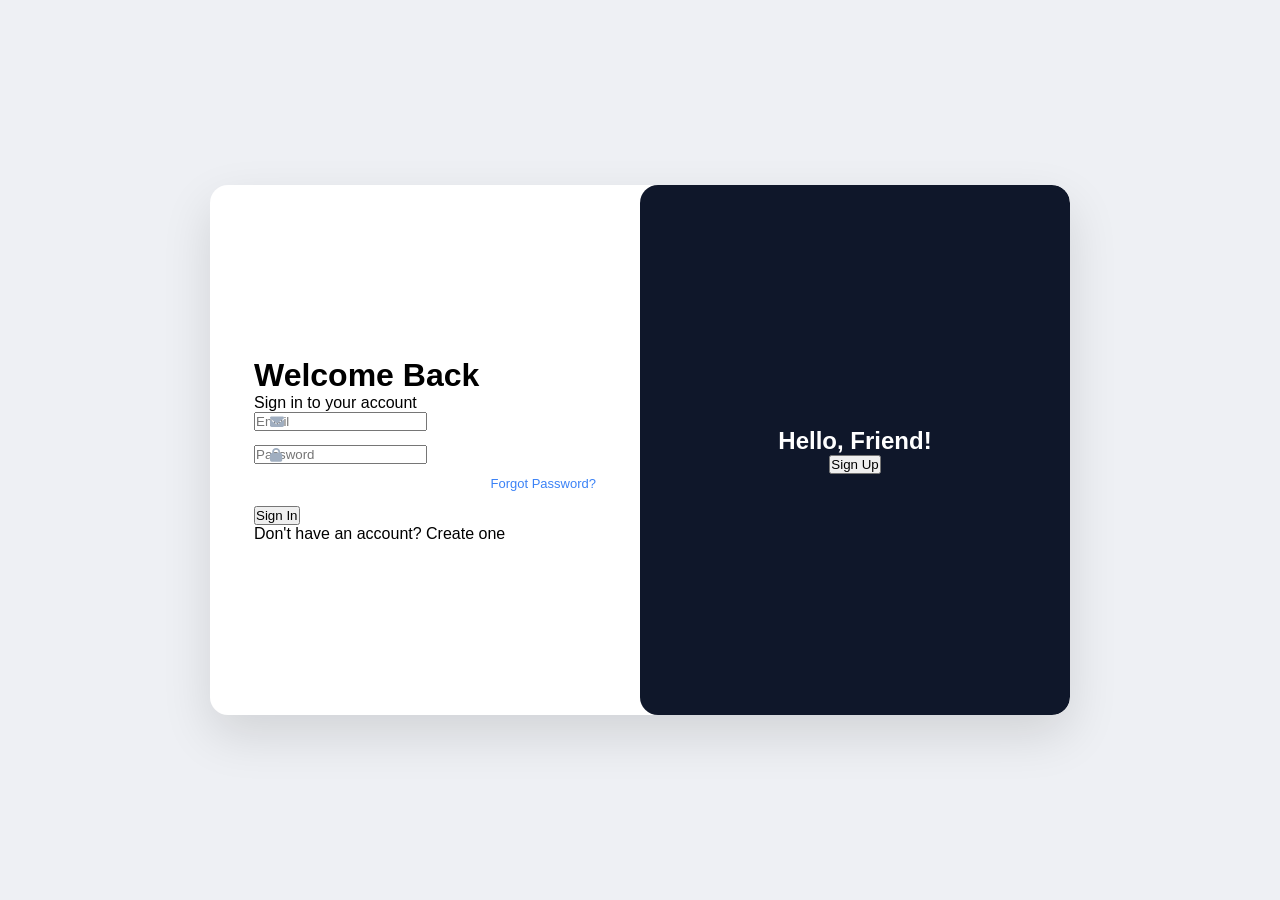
==== src/main/webapp/index.html @ 4d4312c8 "Updated servlet project with user update feature" ====
<!DOCTYPE html>
<html lang="en">
<head>
    <meta charset="UTF-8">
    <meta name="viewport" content="width=device-width, initial-scale=1.0">
    <title>Login & Signup</title>

    <link rel="stylesheet" href="https://cdnjs.cloudflare.com/ajax/libs/font-awesome/6.4.0/css/all.min.css">
    <link rel="stylesheet" href="style.css">
</head>
<body>

<div class="wrapper" id="wrapper">

    <!-- LOGIN -->
    <div class="form-panel login-panel">
        <div class="form-box">

            <h1>Welcome Back</h1>
            <p>Sign in to your account</p>

            <form action="login" method="post">
                <div class="form-group">
                    <i class="fas fa-envelope"></i>
                    <input type="email" name="email" placeholder="Email" required>
                </div>

                <div class="form-group">
                    <i class="fas fa-lock"></i>
                    <input type="password" name="password" placeholder="Password" required>
                </div>

                <!-- FIXED -->
                <div class="forgot-row">
                    <a href="#" id="forgotLink">Forgot Password?</a>
                </div>

                <!-- HIDDEN BOX -->
                <div id="forgotBox" style="display:none;">
                    <input type="email" id="forgotEmail" placeholder="Enter email">
                    <button type="button" id="sendResetBtn">Send</button>
                </div>

                <button type="submit">Sign In</button>
            </form>

            <p>Don't have an account? <a id="goToSignup">Create one</a></p>

        </div>
    </div>

    <!-- SIGNUP -->
    <div class="form-panel signup-panel">
        <div class="form-box">

            <h1>Create Account</h1>

            <div id="signupError"></div>

            <form action="register" method="post" id="signupForm">
                <input type="text" name="name" placeholder="Name" required>
                <input type="email" name="email" placeholder="Email" required>
                <input type="password" name="password" placeholder="Password" required>
                <input type="password" name="confirmPassword" placeholder="Confirm Password" required>

                <button type="submit">Create</button>
            </form>

            <p>Already have an account? <a id="goToLogin">Login</a></p>

        </div>
    </div>

    <div class="overlay-panel">
        <div id="overlayContent"></div>
    </div>

</div>

<script src="script.js"></script>
</body>
</html>
---- src/main/webapp/style.css ----
/* ============================================================
   RESET
   ============================================================ */
* {
    margin: 0;
    padding: 0;
    box-sizing: border-box;
}

/* ============================================================
   BODY
   ============================================================ */
body {
    font-family: 'Segoe UI', Tahoma, Geneva, Verdana, sans-serif;
    background: #eef0f4;
    height: 100vh;
    display: flex;
    justify-content: center;
    align-items: center;
}

/* ============================================================
   MAIN WRAPPER
   ============================================================ */
.wrapper {
    position: relative;
    width: 860px;
    height: 530px;
    background: #ffffff;
    border-radius: 18px;
    box-shadow: 0 20px 50px rgba(0, 0, 0, 0.12);
    overflow: hidden;
    display: flex;
}

/* ============================================================
   FORM PANELS  (left / right halves)
   ============================================================ */
.form-panel {
    position: absolute;
    top: 0;
    width: 50%;
    height: 100%;
    display: flex;
    justify-content: center;
    align-items: center;
    padding: 48px 44px;
    transition: opacity 0.5s ease, transform 0.55s ease;
}

/* LOGIN – left side, visible by default */
.login-panel {
    left: 0;
    opacity: 1;
    transform: translateX(0);
    pointer-events: all;
    z-index: 2;
}

/* SIGNUP – right side, hidden by default */
.signup-panel {
    right: 0;
    opacity: 0;
    transform: translateX(40px);
    pointer-events: none;
    z-index: 2;
}

/* --- When signup mode is active --- */
.wrapper.signup-mode .login-panel {
    opacity: 0;
    transform: translateX(-40px);
    pointer-events: none;
}

.wrapper.signup-mode .signup-panel {
    opacity: 1;
    transform: translateX(0);
    pointer-events: all;
}

/* ============================================================
   FORM BOX
   ============================================================ */
.form-box {
    width: 100%;
}

/* Signup is taller – allow scroll */
.form-box.signup-box {
    max-height: 460px;
    overflow-y: auto;
    padding-right: 4px;
}

.form-box.signup-box::-webkit-scrollbar { width: 3px; }
.form-box.signup-box::-webkit-scrollbar-thumb { background: #e2e8f0; border-radius: 3px; }

/* ============================================================
   TITLES
   ============================================================ */
.form-title {
    font-size: 30px;
    font-weight: 700;
    color: #1a1a2e;
    text-align: center;
    margin-bottom: 6px;
    letter-spacing: -0.3px;
}

.form-subtitle {
    font-size: 13px;
    color: #8896ab;
    text-align: center;
    margin-bottom: 26px;
    line-height: 1.5;
}

/* ============================================================
   FORM GROUPS & INPUTS
   ============================================================ */
.form-group {
    position: relative;
    margin-bottom: 14px;
}

.form-group > i {
    position: absolute;
    left: 16px;
    top: 50%;
    transform: translateY(-50%);
    color: #a0aec0;
    font-size: 14px;
    pointer-events: none;
}

.form-control {
    width: 100%;
    padding: 14px 16px 14px 46px;
    border: 1.5px solid #dde3ee;
    border-radius: 8px;
    font-size: 14px;
    color: #1e293b;
    background: #f5f7fb;
    outline: none;
    transition: border-color 0.25s, box-shadow 0.25s, background 0.25s;
}

.form-control::placeholder {
    color: #b0bcc8;
}

.form-control:focus {
    border-color: #3b82f6;
    background: #ffffff;
    box-shadow: 0 0 0 3px rgba(59, 130, 246, 0.1);
}

/* ============================================================
   ERROR MESSAGE
   ============================================================ */
.error-msg {
    display: none;
    background: #fff1f2;
    border: 1px solid #fecdd3;
    color: #e11d48;
    font-size: 13px;
    text-align: center;
    border-radius: 7px;
    padding: 9px 12px;
    margin-bottom: 12px;
}

.error-msg.show {
    display: block;
}

/* ============================================================
   FORGOT PASSWORD
   ============================================================ */
.forgot-row {
    text-align: right;
    margin: -4px 0 14px;
}

.forgot-row a {
    font-size: 13px;
    color: #3b82f6;
    text-decoration: none;
    transition: color 0.2s;
}

.forgot-row a:hover {
    color: #1d4ed8;
}

/* ============================================================
   SIGN IN BUTTON
   ============================================================ */
.btn-submit {
    width: 100%;
    padding: 14px;
    background: #3b82f6;
    color: #ffffff;
    border: none;
    border-radius: 8px;
    font-size: 15px;
    font-weight: 600;
    cursor: pointer;
    letter-spacing: 0.3px;
    transition: background 0.25s, transform 0.15s, box-shadow 0.25s;
    margin-bottom: 4px;
}

.btn-submit:hover {
    background: #2563eb;
    transform: translateY(-1px);
    box-shadow: 0 6px 18px rgba(37, 99, 235, 0.3);
}

.btn-submit:active {
    transform: translateY(0);
    box-shadow: none;
}

/* ============================================================
   OR CONTINUE WITH
   ============================================================ */
.or-text {
    text-align: center;
    font-size: 13px;
    color: #94a3b8;
    margin: 16px 0 12px;
}

/* ============================================================
   SOCIAL ICONS  (G / f / Twitter)
   ============================================================ */
.social-icons {
    display: flex;
    justify-content: center;
    gap: 14px;
    margin: 18px 0;
}

.social-icons a {
    width: 50px;
    height: 44px;
    border: 1.5px solid #e2e8f0;
    border-radius: 8px;
    display: flex;
    align-items: center;
    justify-content: center;
    font-size: 18px;
    text-decoration: none;
    background: #ffffff;
    transition: border-color 0.2s, transform 0.2s;
}

.social-icons a:hover {
    border-color: #3b82f6;
    transform: translateY(-2px);
}

.social-icons .fa-google     { color: #ea4335; }
.social-icons .fa-facebook-f { color: #1877f2; }
.social-icons .fa-twitter    { color: #1da1f2; }

/* ============================================================
   SWITCH TEXT
   ============================================================ */
.switch-text {
    text-align: center;
    font-size: 13px;
    color: #64748b;
    margin-top: 4px;
}

.switch-text a {
    color: #3b82f6;
    font-weight: 600;
    text-decoration: none;
    cursor: pointer;
    transition: color 0.2s;
}

.switch-text a:hover {
    color: #1d4ed8;
    text-decoration: underline;
}

/* ============================================================
   DARK SLIDING OVERLAY PANEL  (right side)
   ============================================================ */
.overlay-panel {
    position: absolute;
    top: 0;
    right: 0;
    width: 50%;
    height: 100%;
    background: #0f172a;
    border-radius: 18px;
    z-index: 10;
    display: flex;
    justify-content: center;
    align-items: center;
    text-align: center;
    color: #ffffff;
    overflow: hidden;
    transition: transform 0.6s ease-in-out;
}

.wrapper.signup-mode .overlay-panel {
    transform: translateX(-100%);
}

/* ============================================================
   DECORATIVE CIRCLES on dark panel
   ============================================================ */
.circle {
    position: absolute;
    border-radius: 50%;
}

.circle-top {
    width: 260px;
    height: 260px;
    background: rgba(255, 255, 255, 0.05);
    top: -60px;
    right: -60px;
}

.circle-mid {
    width: 180px;
    height: 180px;
    background: rgba(255, 255, 255, 0.04);
    top: 50%;
    left: -40px;
    transform: translateY(-50%);
}

.circle-bottom {
    width: 130px;
    height: 130px;
    background: rgba(255, 255, 255, 0.05);
    bottom: -40px;
    right: 30px;
}

/* ============================================================
   OVERLAY CONTENT TEXT + BUTTON
   ============================================================ */
.overlay-content {
    position: relative;
    z-index: 2;
    padding: 0 40px;
}

.overlay-content h2 {
    font-size: 28px;
    font-weight: 700;
    margin-bottom: 12px;
    line-height: 1.2;
}

.overlay-content p {
    font-size: 14px;
    color: #94a3b8;
    line-height: 1.7;
    max-width: 220px;
    margin: 0 auto 26px;
}

.overlay-btn {
    display: inline-block;
    padding: 10px 32px;
    border: 2px solid #ffffff;
    background: transparent;
    color: #ffffff;
    border-radius: 30px;
    font-size: 13px;
    font-weight: 600;
    letter-spacing: 0.5px;
    cursor: pointer;
    transition: background 0.3s, color 0.3s, transform 0.2s;
}

.overlay-btn:hover {
    background: #ffffff;
    color: #0f172a;
    transform: scale(1.05);
}

/* ============================================================
   RESPONSIVE – mobile
   ============================================================ */
@media (max-width: 680px) {
    .wrapper {
        width: 95%;
        height: auto;
        border-radius: 14px;
    }

    .overlay-panel { display: none; }

    .form-panel {
        position: static;
        width: 100%;
        opacity: 1 !important;
        transform: none !important;
        pointer-events: all !important;
        padding: 36px 26px;
    }

    .login-panel  { display: flex; }
    .signup-panel { display: none; }

    .wrapper.signup-mode .login-panel  { display: none; }
    .wrapper.signup-mode .signup-panel { display: flex; }
}
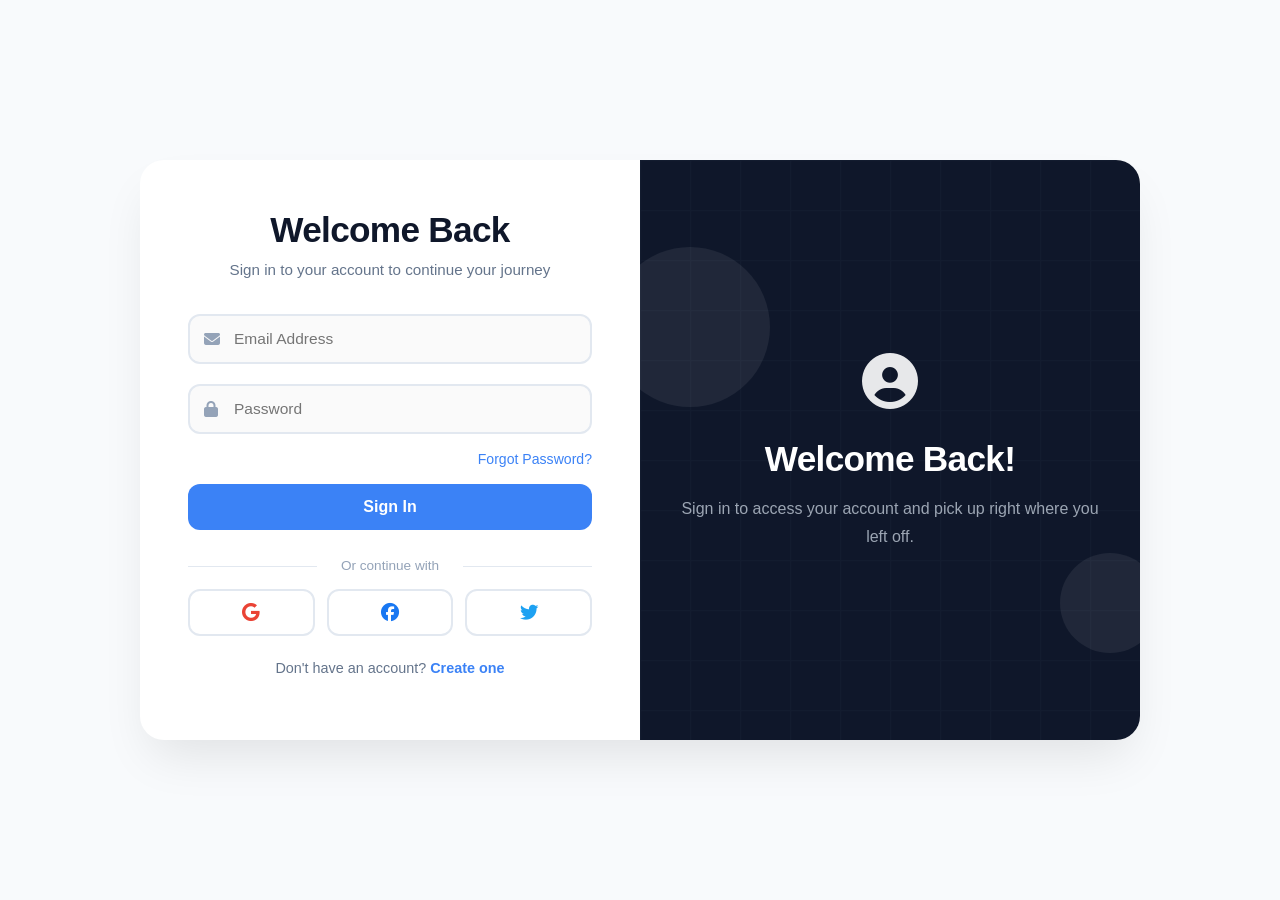
==== commit daccdc9c: "Initial commit" ====
--- a/src/main/webapp/index.html
+++ b/src/main/webapp/index.html
@@ -4,75 +4,171 @@
     <meta charset="UTF-8">
     <meta name="viewport" content="width=device-width, initial-scale=1.0">
     <title>Login & Signup</title>
-
     <link rel="stylesheet" href="https://cdnjs.cloudflare.com/ajax/libs/font-awesome/6.4.0/css/all.min.css">
     <link rel="stylesheet" href="style.css">
 </head>
 <body>
 
-<div class="wrapper" id="wrapper">
+<div class="container login-mode">
 
-    <!-- LOGIN -->
-    <div class="form-panel login-panel">
-        <div class="form-box">
+    <!-- LEFT SIDE -->
+    <div class="form-section">
 
-            <h1>Welcome Back</h1>
-            <p>Sign in to your account</p>
+        <!-- LOGIN -->
+        <div class="form-container active" id="loginForm">
+            <h1 class="form-title">Welcome Back</h1>
+            <p class="form-subtitle">Sign in to your account to continue your journey</p>
 
-            <form action="login" method="post">
+            <form id="loginFormSubmit">
                 <div class="form-group">
                     <i class="fas fa-envelope"></i>
-                    <input type="email" name="email" placeholder="Email" required>
+                    <input type="email" class="form-control" placeholder="Email Address" required>
                 </div>
 
                 <div class="form-group">
                     <i class="fas fa-lock"></i>
-                    <input type="password" name="password" placeholder="Password" required>
+                    <input type="password" class="form-control" placeholder="Password" required>
                 </div>
 
-                <!-- FIXED -->
-                <div class="forgot-row">
-                    <a href="#" id="forgotLink">Forgot Password?</a>
+                <div class="forgot-password">
+                    <a href="#" onclick="showForgotPassword(); return false;">Forgot Password?</a>
                 </div>
 
-                <!-- HIDDEN BOX -->
-                <div id="forgotBox" style="display:none;">
-                    <input type="email" id="forgotEmail" placeholder="Enter email">
-                    <button type="button" id="sendResetBtn">Send</button>
+                <button type="submit" class="btn-primary">
+                    <i class="fas fa-spinner loading"></i>
+                    <span class="btn-text">Sign In</span>
+                </button>
+            </form>
+
+            <div class="social-login">
+                <p class="social-title">Or continue with</p>
+                <div class="social-buttons">
+                    <button class="social-btn google" onclick="socialLogin('Google')">
+                        <i class="fab fa-google"></i>
+                    </button>
+                    <button class="social-btn facebook" onclick="socialLogin('Facebook')">
+                        <i class="fab fa-facebook"></i>
+                    </button>
+                    <button class="social-btn twitter" onclick="socialLogin('Twitter')">
+                        <i class="fab fa-twitter"></i>
+                    </button>
+                </div>
+            </div>
+
+            <div class="form-switch">
+                Don't have an account? <a href="#" onclick="showSignup(); return false;">Create one</a>
+            </div>
+        </div>
+
+        <!-- SIGNUP -->
+        <div class="form-container" id="signupForm">
+            <h1 class="form-title">Create Account</h1>
+            <p class="form-subtitle">Join thousands of users and start your journey today</p>
+
+            <form id="signupFormSubmit">
+                <div class="form-group">
+                    <i class="fas fa-user"></i>
+                    <input type="text" class="form-control" placeholder="Full Name" required>
                 </div>
 
-                <button type="submit">Sign In</button>
+                <div class="form-group">
+                    <i class="fas fa-envelope"></i>
+                    <input type="email" class="form-control" placeholder="Email Address" required>
+                </div>
+
+                <div class="form-group">
+                    <i class="fas fa-lock"></i>
+                    <input type="password" class="form-control" placeholder="Password" required>
+                </div>
+
+                <div class="form-group">
+                    <i class="fas fa-lock"></i>
+                    <input type="password" class="form-control" placeholder="Confirm Password" required>
+                </div>
+
+                <div class="checkbox-group">
+                    <input type="checkbox" id="terms" required>
+                    <label for="terms">
+                        I agree to the
+                        <a href="#">Terms of Service</a> and
+                        <a href="#">Privacy Policy</a>
+                    </label>
+                </div>
+
+                <button type="submit" class="btn-primary">
+                    <i class="fas fa-spinner loading"></i>
+                    <span class="btn-text">Create Account</span>
+                </button>
             </form>
 
-            <p>Don't have an account? <a id="goToSignup">Create one</a></p>
+            <div class="social-login">
+                <p class="social-title">Or sign up with</p>
+                <div class="social-buttons">
+                    <button class="social-btn google" onclick="socialLogin('Google')">
+                        <i class="fab fa-google"></i>
+                    </button>
+                    <button class="social-btn facebook" onclick="socialLogin('Facebook')">
+                        <i class="fab fa-facebook"></i>
+                    </button>
+                    <button class="social-btn twitter" onclick="socialLogin('Twitter')">
+                        <i class="fab fa-twitter"></i>
+                    </button>
+                </div>
+            </div>
 
+            <div class="form-switch">
+                Already have an account? <a href="#" onclick="showLogin(); return false;">Sign in</a>
+            </div>
         </div>
+
+        <!-- FORGOT -->
+        <div class="form-container" id="forgotForm">
+            <h1 class="form-title">Reset Password</h1>
+            <p class="form-subtitle">Enter your email address and we'll send you reset instructions</p>
+
+            <form id="forgotFormSubmit">
+                <div class="form-group">
+                    <i class="fas fa-envelope"></i>
+                    <input type="email" class="form-control" placeholder="Email Address" required>
+                </div>
+
+                <button type="submit" class="btn-primary">
+                    <i class="fas fa-spinner loading"></i>
+                    <span class="btn-text">Send Reset Instructions</span>
+                </button>
+            </form>
+
+            <div class="form-switch">
+                <a href="#" onclick="showLogin(); return false;">&#8592; Back to login</a>
+            </div>
+        </div>
+
     </div>
 
-    <!-- SIGNUP -->
-    <div class="form-panel signup-panel">
-        <div class="form-box">
+    <!-- RIGHT SIDE -->
+    <div class="image-section">
+        <div class="floating-shapes"></div>
 
-            <h1>Create Account</h1>
+        <!-- LOGIN PANEL -->
+        <div class="image-content login-content">
+            <div class="panel-icon"><i class="fas fa-user-circle"></i></div>
+            <h2>Welcome Back!</h2>
+            <p>Sign in to access your account and pick up right where you left off.</p>
+        </div>
 
-            <div id="signupError"></div>
+        <!-- SIGNUP PANEL -->
+        <div class="image-content signup-content">
+            <div class="panel-icon"><i class="fas fa-rocket"></i></div>
+            <h2>Hello, Friend!</h2>
+            <p>Enter your personal details and start your journey with us today.</p>
+        </div>
 
-            <form action="register" method="post" id="signupForm">
-                <input type="text" name="name" placeholder="Name" required>
-                <input type="email" name="email" placeholder="Email" required>
-                <input type="password" name="password" placeholder="Password" required>
-                <input type="password" name="confirmPassword" placeholder="Confirm Password" required>
-
-                <button type="submit">Create</button>
-            </form>
-
-            <p>Already have an account? <a id="goToLogin">Login</a></p>
-
+        <!-- FORGOT PANEL -->
+        <div class="image-content forgot-content">
+            <div class="panel-icon"><i class="fas fa-key"></i></div>
+            <h2>Don't Worry!</h2>
+            <p>We'll help you reset your password quickly and securely.</p>
         </div>
-    </div>
-
-    <div class="overlay-panel">
-        <div id="overlayContent"></div>
     </div>
 
 </div>
--- a/src/main/webapp/style.css
+++ b/src/main/webapp/style.css
@@ -1,420 +1,517 @@
-/* ============================================================
-   RESET
-   ============================================================ */
+/* ============================================
+   RESET & BASE
+============================================ */
 * {
     margin: 0;
     padding: 0;
     box-sizing: border-box;
 }
 
-/* ============================================================
-   BODY
-   ============================================================ */
 body {
-    font-family: 'Segoe UI', Tahoma, Geneva, Verdana, sans-serif;
-    background: #eef0f4;
-    height: 100vh;
-    display: flex;
+    font-family: -apple-system, BlinkMacSystemFont, 'Segoe UI', Roboto, Oxygen, Ubuntu, Cantarell, sans-serif;
+    background-color: #f8fafc;
+    min-height: 100vh;
+    display: flex;
+    align-items: center;
     justify-content: center;
+    overflow-x: hidden;
+    color: #1e293b;
+}
+
+/* ============================================
+   CONTAINER
+============================================ */
+.container {
+    display: flex;
+    background: white;
+    border-radius: 24px;
+    box-shadow: 0 25px 50px -12px rgba(0, 0, 0, 0.1);
+    overflow: hidden;
+    max-width: 1000px;
+    width: 90%;
+    /* Use min/max so it never overflows viewport */
+    min-height: 580px;
+    max-height: 95vh;
+    position: relative;
+    animation: containerFadeIn 0.8s ease both;
+}
+
+/* ============================================
+   FORM SECTION (left)
+============================================ */
+.form-section {
+    flex: 1;
+    position: relative;         /* anchor for absolute form-containers */
+    overflow: hidden;
+    /* Let the tallest active form dictate height */
+}
+
+/* ============================================
+   IMAGE / DARK SECTION (right)
+============================================ */
+.image-section {
+    flex: 1;
+    background: #0f172a;
+    display: flex;
     align-items: center;
-}
-
-/* ============================================================
-   MAIN WRAPPER
-   ============================================================ */
-.wrapper {
+    justify-content: center;
+    color: white;
+    text-align: center;
     position: relative;
-    width: 860px;
-    height: 530px;
-    background: #ffffff;
-    border-radius: 18px;
-    box-shadow: 0 20px 50px rgba(0, 0, 0, 0.12);
     overflow: hidden;
-    display: flex;
-}
-
-/* ============================================================
-   FORM PANELS  (left / right halves)
-   ============================================================ */
-.form-panel {
+}
+
+.image-section::before {
+    content: '';
+    position: absolute;
+    inset: 0;
+    background: url('data:image/svg+xml,<svg xmlns="http://www.w3.org/2000/svg" viewBox="0 0 100 100"><defs><pattern id="grid" width="10" height="10" patternUnits="userSpaceOnUse"><path d="M 10 0 L 0 0 0 10" fill="none" stroke="%23334155" stroke-width="0.5" opacity="0.3"/></pattern></defs><rect width="100" height="100" fill="url(%23grid)"/></svg>');
+    opacity: 0.4;
+}
+
+/* ============================================
+   RIGHT PANEL CONTENT
+   display:none/block is the ONLY reliable way.
+   Opacity transitions need a computed "from"
+   state — impossible on display:none elements.
+============================================ */
+.image-content {
+    display: none;
+    width: 100%;
+    padding: 40px;
+    z-index: 1;
+    text-align: center;
+    animation: panelFadeIn 0.5s ease both;
+}
+
+/* Exactly one panel shown per mode */
+.container.login-mode  .login-content,
+.container.signup-mode .signup-content,
+.container.forgot-mode .forgot-content {
+    display: block;
+}
+
+.image-content .panel-icon {
+    font-size: 3.5rem;
+    margin-bottom: 24px;
+    opacity: 0.9;
+}
+
+.image-content h2 {
+    font-size: 2.2rem;
+    margin-bottom: 16px;
+    font-weight: 700;
+    letter-spacing: -0.02em;
+}
+
+.image-content p {
+    font-size: 1rem;
+    line-height: 1.7;
+    opacity: 0.75;
+    color: #cbd5e1;
+}
+
+/* Floating decorative shapes */
+.floating-shapes {
+    position: absolute;
+    width: 100%;
+    height: 100%;
+    overflow: hidden;
+    pointer-events: none;
+}
+
+.floating-shapes::before,
+.floating-shapes::after {
+    content: '';
+    position: absolute;
+    border-radius: 50%;
+    background: rgba(255, 255, 255, 0.07);
+    animation: float 6s ease-in-out infinite;
+}
+
+.floating-shapes::before {
+    width: 160px;
+    height: 160px;
+    top: 15%;
+    left: -30px;
+    animation-delay: 0s;
+}
+
+.floating-shapes::after {
+    width: 100px;
+    height: 100px;
+    bottom: 15%;
+    right: -20px;
+    animation-delay: 3s;
+}
+
+/* ============================================
+   FORM CONTAINERS — SLIDING SYSTEM
+   All forms stack absolutely inside a fixed-
+   height wrapper. JS drives enter/leave classes.
+============================================ */
+.form-section {
+    overflow: hidden;
+    position: relative;
+}
+
+.form-container {
     position: absolute;
     top: 0;
-    width: 50%;
-    height: 100%;
-    display: flex;
-    justify-content: center;
-    align-items: center;
-    padding: 48px 44px;
-    transition: opacity 0.5s ease, transform 0.55s ease;
-}
-
-/* LOGIN – left side, visible by default */
-.login-panel {
     left: 0;
+    width: 100%;
+    padding: 50px 48px;
+    opacity: 0;
+    pointer-events: none;
+    transform: translateX(100%);
+    transition: transform 0.5s cubic-bezier(0.4, 0, 0.2, 1),
+    opacity 0.5s cubic-bezier(0.4, 0, 0.2, 1);
+    will-change: transform, opacity;
+}
+
+/* Incoming: slide in from right */
+.form-container.slide-in {
+    transform: translateX(100%);
+    opacity: 0;
+}
+
+/* Active / visible */
+.form-container.active {
+    position: relative;   /* drives section height */
     opacity: 1;
+    pointer-events: auto;
     transform: translateX(0);
-    pointer-events: all;
-    z-index: 2;
-}
-
-/* SIGNUP – right side, hidden by default */
-.signup-panel {
-    right: 0;
+}
+
+/* Outgoing: slide out to left */
+.form-container.slide-out {
+    position: absolute;
     opacity: 0;
-    transform: translateX(40px);
     pointer-events: none;
-    z-index: 2;
-}
-
-/* --- When signup mode is active --- */
-.wrapper.signup-mode .login-panel {
+    transform: translateX(-100%);
+}
+
+/* Reverse: incoming from left (back navigation) */
+.form-container.slide-in-reverse {
+    transform: translateX(-100%);
     opacity: 0;
-    transform: translateX(-40px);
+}
+
+/* Reverse outgoing: slide out to right */
+.form-container.slide-out-reverse {
+    position: absolute;
+    opacity: 0;
     pointer-events: none;
-}
-
-.wrapper.signup-mode .signup-panel {
-    opacity: 1;
-    transform: translateX(0);
-    pointer-events: all;
-}
-
-/* ============================================================
-   FORM BOX
-   ============================================================ */
-.form-box {
-    width: 100%;
-}
-
-/* Signup is taller – allow scroll */
-.form-box.signup-box {
-    max-height: 460px;
-    overflow-y: auto;
-    padding-right: 4px;
-}
-
-.form-box.signup-box::-webkit-scrollbar { width: 3px; }
-.form-box.signup-box::-webkit-scrollbar-thumb { background: #e2e8f0; border-radius: 3px; }
-
-/* ============================================================
-   TITLES
-   ============================================================ */
+    transform: translateX(100%);
+}
+
+/* ============================================
+   FORM TITLES
+============================================ */
 .form-title {
-    font-size: 30px;
+    font-size: 2.2rem;
     font-weight: 700;
-    color: #1a1a2e;
+    margin-bottom: 8px;
+    color: #0f172a;
     text-align: center;
-    margin-bottom: 6px;
-    letter-spacing: -0.3px;
+    letter-spacing: -0.02em;
 }
 
 .form-subtitle {
-    font-size: 13px;
-    color: #8896ab;
+    color: #64748b;
     text-align: center;
-    margin-bottom: 26px;
-    line-height: 1.5;
-}
-
-/* ============================================================
+    margin-bottom: 32px;
+    font-size: 0.95rem;
+    line-height: 1.6;
+}
+
+/* ============================================
    FORM GROUPS & INPUTS
-   ============================================================ */
+   Icon is BEFORE the input in HTML so we use
+   sibling CSS — icon always above input in DOM.
+============================================ */
 .form-group {
     position: relative;
-    margin-bottom: 14px;
-}
-
+    margin-bottom: 20px;
+}
+
+/* Icon sits inside the group, absolutely positioned */
 .form-group > i {
     position: absolute;
     left: 16px;
     top: 50%;
     transform: translateY(-50%);
-    color: #a0aec0;
-    font-size: 14px;
+    color: #94a3b8;
+    transition: color 0.3s ease;
+    z-index: 1;
     pointer-events: none;
 }
 
 .form-control {
     width: 100%;
-    padding: 14px 16px 14px 46px;
-    border: 1.5px solid #dde3ee;
-    border-radius: 8px;
-    font-size: 14px;
+    padding: 14px 18px 14px 44px;   /* left padding clears the icon */
+    border: 2px solid #e2e8f0;
+    border-radius: 12px;
+    font-size: 0.97rem;
+    transition: border-color 0.3s ease, box-shadow 0.3s ease, background 0.3s ease;
+    background: #fafafa;
+    outline: none;
+    font-weight: 500;
     color: #1e293b;
-    background: #f5f7fb;
-    outline: none;
-    transition: border-color 0.25s, box-shadow 0.25s, background 0.25s;
-}
-
-.form-control::placeholder {
-    color: #b0bcc8;
 }
 
 .form-control:focus {
     border-color: #3b82f6;
-    background: #ffffff;
-    box-shadow: 0 0 0 3px rgba(59, 130, 246, 0.1);
-}
-
-/* ============================================================
-   ERROR MESSAGE
-   ============================================================ */
-.error-msg {
-    display: none;
-    background: #fff1f2;
-    border: 1px solid #fecdd3;
-    color: #e11d48;
-    font-size: 13px;
-    text-align: center;
-    border-radius: 7px;
-    padding: 9px 12px;
-    margin-bottom: 12px;
-}
-
-.error-msg.show {
-    display: block;
-}
-
-/* ============================================================
-   FORGOT PASSWORD
-   ============================================================ */
-.forgot-row {
-    text-align: right;
-    margin: -4px 0 14px;
-}
-
-.forgot-row a {
-    font-size: 13px;
+    background: white;
+    box-shadow: 0 0 0 4px rgba(59, 130, 246, 0.1);
+}
+
+/* Tint icon blue on focus via JS (kept) */
+.form-control.success { border-color: #10b981; background-color: #f0fdfa; }
+.form-control.error   { border-color: #ef4444; background-color: #fef2f2; }
+
+/* ============================================
+   CHECKBOX
+============================================ */
+.checkbox-group {
+    display: flex;
+    align-items: flex-start;
+    margin-bottom: 20px;
+    font-size: 0.88rem;
+    color: #64748b;
+    line-height: 1.5;
+}
+
+.checkbox-group input[type="checkbox"] {
+    flex-shrink: 0;
+    margin-right: 10px;
+    margin-top: 3px;
+    transform: scale(1.2);
+    accent-color: #3b82f6;
+}
+
+.checkbox-group a {
     color: #3b82f6;
     text-decoration: none;
-    transition: color 0.2s;
-}
-
-.forgot-row a:hover {
-    color: #1d4ed8;
-}
-
-/* ============================================================
-   SIGN IN BUTTON
-   ============================================================ */
-.btn-submit {
+}
+
+.checkbox-group a:hover { text-decoration: underline; }
+
+/* ============================================
+   BUTTONS
+============================================ */
+.btn-primary {
     width: 100%;
+    background: #3b82f6;
+    color: white;
     padding: 14px;
-    background: #3b82f6;
-    color: #ffffff;
     border: none;
-    border-radius: 8px;
-    font-size: 15px;
+    border-radius: 12px;
+    font-size: 1rem;
     font-weight: 600;
     cursor: pointer;
-    letter-spacing: 0.3px;
-    transition: background 0.25s, transform 0.15s, box-shadow 0.25s;
-    margin-bottom: 4px;
-}
-
-.btn-submit:hover {
-    background: #2563eb;
-    transform: translateY(-1px);
-    box-shadow: 0 6px 18px rgba(37, 99, 235, 0.3);
-}
-
-.btn-submit:active {
-    transform: translateY(0);
-    box-shadow: none;
-}
-
-/* ============================================================
-   OR CONTINUE WITH
-   ============================================================ */
-.or-text {
-    text-align: center;
-    font-size: 13px;
-    color: #94a3b8;
-    margin: 16px 0 12px;
-}
-
-/* ============================================================
-   SOCIAL ICONS  (G / f / Twitter)
-   ============================================================ */
-.social-icons {
-    display: flex;
-    justify-content: center;
-    gap: 14px;
-    margin: 18px 0;
-}
-
-.social-icons a {
-    width: 50px;
-    height: 44px;
-    border: 1.5px solid #e2e8f0;
-    border-radius: 8px;
+    transition: background 0.3s ease, transform 0.2s ease, box-shadow 0.3s ease;
+    margin-top: 6px;
     display: flex;
     align-items: center;
     justify-content: center;
-    font-size: 18px;
+    gap: 8px;
+}
+
+.btn-primary:hover {
+    background: #2563eb;
+    transform: translateY(-2px);
+    box-shadow: 0 10px 25px rgba(59, 130, 246, 0.3);
+}
+
+.btn-primary:active  { transform: translateY(0); }
+.btn-primary:disabled {
+    opacity: 0.65;
+    cursor: not-allowed;
+    transform: none;
+    box-shadow: none;
+}
+
+/* ============================================
+   FORGOT PASSWORD LINK
+============================================ */
+.forgot-password {
+    text-align: right;
+    margin-top: -4px;
+    margin-bottom: 16px;
+}
+
+.forgot-password a {
+    color: #3b82f6;
     text-decoration: none;
-    background: #ffffff;
-    transition: border-color 0.2s, transform 0.2s;
-}
-
-.social-icons a:hover {
-    border-color: #3b82f6;
+    font-size: 0.88rem;
+    font-weight: 500;
+}
+
+.forgot-password a:hover { color: #2563eb; text-decoration: underline; }
+
+/* ============================================
+   SOCIAL LOGIN
+============================================ */
+.social-login { margin-top: 28px; }
+
+.social-title {
+    text-align: center;
+    color: #94a3b8;
+    margin-bottom: 16px;
+    position: relative;
+    font-size: 0.85rem;
+    font-weight: 500;
+}
+
+.social-title::before,
+.social-title::after {
+    content: '';
+    position: absolute;
+    top: 50%;
+    width: 32%;
+    height: 1px;
+    background: #e2e8f0;
+}
+
+.social-title::before { left: 0; }
+.social-title::after  { right: 0; }
+
+.social-buttons {
+    display: flex;
+    gap: 12px;
+}
+
+.social-btn {
+    flex: 1;
+    padding: 12px;
+    border: 2px solid #e2e8f0;
+    border-radius: 12px;
+    background: white;
+    cursor: pointer;
+    transition: border-color 0.3s ease, transform 0.2s ease, box-shadow 0.3s ease;
+    display: flex;
+    align-items: center;
+    justify-content: center;
+    font-size: 1.15rem;
+}
+
+.social-btn:hover {
+    border-color: #cbd5e1;
     transform: translateY(-2px);
-}
-
-.social-icons .fa-google     { color: #ea4335; }
-.social-icons .fa-facebook-f { color: #1877f2; }
-.social-icons .fa-twitter    { color: #1da1f2; }
-
-/* ============================================================
-   SWITCH TEXT
-   ============================================================ */
-.switch-text {
+    box-shadow: 0 8px 20px rgba(0, 0, 0, 0.08);
+}
+
+.social-btn.google   { color: #ea4335; }
+.social-btn.facebook { color: #1877f2; }
+.social-btn.twitter  { color: #1da1f2; }
+
+/* ============================================
+   FORM SWITCH LINK
+============================================ */
+.form-switch {
     text-align: center;
-    font-size: 13px;
+    margin-top: 24px;
     color: #64748b;
-    margin-top: 4px;
-}
-
-.switch-text a {
+    font-size: 0.9rem;
+    font-weight: 500;
+}
+
+.form-switch a {
     color: #3b82f6;
+    text-decoration: none;
     font-weight: 600;
-    text-decoration: none;
-    cursor: pointer;
-    transition: color 0.2s;
-}
-
-.switch-text a:hover {
-    color: #1d4ed8;
-    text-decoration: underline;
-}
-
-/* ============================================================
-   DARK SLIDING OVERLAY PANEL  (right side)
-   ============================================================ */
-.overlay-panel {
-    position: absolute;
-    top: 0;
-    right: 0;
-    width: 50%;
-    height: 100%;
-    background: #0f172a;
-    border-radius: 18px;
-    z-index: 10;
-    display: flex;
-    justify-content: center;
-    align-items: center;
-    text-align: center;
-    color: #ffffff;
-    overflow: hidden;
-    transition: transform 0.6s ease-in-out;
-}
-
-.wrapper.signup-mode .overlay-panel {
-    transform: translateX(-100%);
-}
-
-/* ============================================================
-   DECORATIVE CIRCLES on dark panel
-   ============================================================ */
-.circle {
-    position: absolute;
-    border-radius: 50%;
-}
-
-.circle-top {
-    width: 260px;
-    height: 260px;
-    background: rgba(255, 255, 255, 0.05);
-    top: -60px;
-    right: -60px;
-}
-
-.circle-mid {
-    width: 180px;
-    height: 180px;
-    background: rgba(255, 255, 255, 0.04);
-    top: 50%;
-    left: -40px;
-    transform: translateY(-50%);
-}
-
-.circle-bottom {
-    width: 130px;
-    height: 130px;
-    background: rgba(255, 255, 255, 0.05);
-    bottom: -40px;
-    right: 30px;
-}
-
-/* ============================================================
-   OVERLAY CONTENT TEXT + BUTTON
-   ============================================================ */
-.overlay-content {
-    position: relative;
-    z-index: 2;
-    padding: 0 40px;
-}
-
-.overlay-content h2 {
-    font-size: 28px;
-    font-weight: 700;
-    margin-bottom: 12px;
-    line-height: 1.2;
-}
-
-.overlay-content p {
-    font-size: 14px;
-    color: #94a3b8;
-    line-height: 1.7;
-    max-width: 220px;
-    margin: 0 auto 26px;
-}
-
-.overlay-btn {
+}
+
+.form-switch a:hover { color: #2563eb; text-decoration: underline; }
+
+/* ============================================
+   LOADING SPINNER
+============================================ */
+.loading { display: none; }
+
+.loading.show {
     display: inline-block;
-    padding: 10px 32px;
-    border: 2px solid #ffffff;
-    background: transparent;
-    color: #ffffff;
-    border-radius: 30px;
-    font-size: 13px;
+    animation: spin 0.8s linear infinite;
+}
+
+/* ============================================
+   NOTIFICATION TOAST
+============================================ */
+.toast {
+    position: fixed;
+    top: 20px;
+    right: 20px;
+    color: white;
+    padding: 14px 22px;
+    border-radius: 12px;
     font-weight: 600;
-    letter-spacing: 0.5px;
-    cursor: pointer;
-    transition: background 0.3s, color 0.3s, transform 0.2s;
-}
-
-.overlay-btn:hover {
-    background: #ffffff;
-    color: #0f172a;
-    transform: scale(1.05);
-}
-
-/* ============================================================
-   RESPONSIVE – mobile
-   ============================================================ */
-@media (max-width: 680px) {
-    .wrapper {
+    font-size: 0.93rem;
+    z-index: 9999;
+    animation: toastIn 0.4s ease both;
+    max-width: 320px;
+}
+
+.toast.success { background: #10b981; box-shadow: 0 10px 25px rgba(16, 185, 129, 0.35); }
+.toast.error   { background: #ef4444; box-shadow: 0 10px 25px rgba(239, 68,  68, 0.35); }
+
+/* ============================================
+   KEYFRAME ANIMATIONS
+============================================ */
+@keyframes panelFadeIn {
+    from { opacity: 0; transform: translateY(12px); }
+    to   { opacity: 1; transform: translateY(0); }
+}
+
+@keyframes containerFadeIn {
+    from { opacity: 0; transform: translateY(24px); }
+    to   { opacity: 1; transform: translateY(0); }
+}
+
+@keyframes toastIn {
+    from { opacity: 0; transform: translateX(40px); }
+    to   { opacity: 1; transform: translateX(0); }
+}
+
+@keyframes float {
+    0%, 100% { transform: translateY(0); }
+    50%       { transform: translateY(-18px); }
+}
+
+@keyframes spin {
+    to { transform: rotate(360deg); }
+}
+
+/* ============================================
+   RESPONSIVE
+============================================ */
+@media (max-width: 768px) {
+    body { align-items: flex-start; padding: 16px 0; }
+
+    .container {
+        flex-direction: column;
+        max-width: 420px;
         width: 95%;
-        height: auto;
-        border-radius: 14px;
+        margin: 0 auto;
+        max-height: none;
+        min-height: unset;
+        border-radius: 20px;
     }
 
-    .overlay-panel { display: none; }
-
-    .form-panel {
-        position: static;
-        width: 100%;
-        opacity: 1 !important;
-        transform: none !important;
-        pointer-events: all !important;
-        padding: 36px 26px;
+    .image-section {
+        min-height: 180px;
+        order: -1;            /* right panel moves to top on mobile */
     }
 
-    .login-panel  { display: flex; }
-    .signup-panel { display: none; }
-
-    .wrapper.signup-mode .login-panel  { display: none; }
-    .wrapper.signup-mode .signup-panel { display: flex; }
+    .image-content { padding: 24px 20px; }
+    .image-content h2 { font-size: 1.8rem; }
+
+    .form-container { padding: 36px 24px; }
+    .form-title     { font-size: 1.9rem; }
+    .social-buttons { flex-direction: column; }
+}
+
+@media (max-width: 420px) {
+    .form-container { padding: 28px 18px; }
+    .form-title     { font-size: 1.7rem; }
 }
